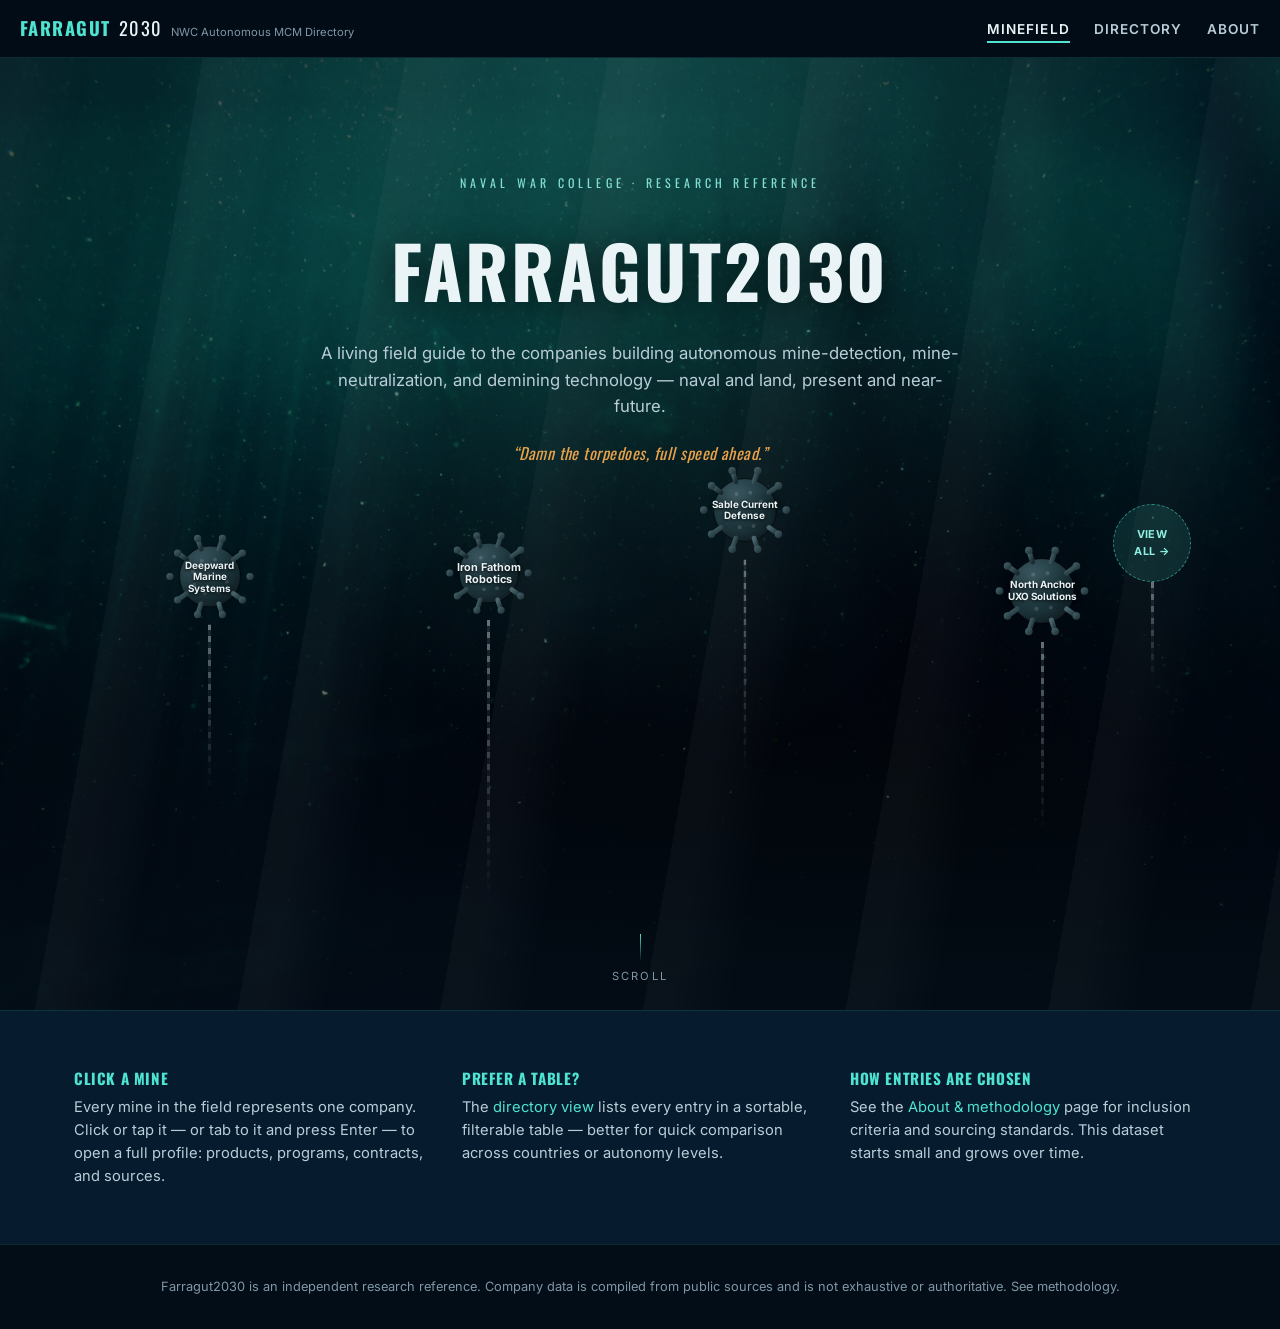
==== index.html @ 44baa38c "Initial build: Farragut2030 minefield directory site Static HTML/CSS/JS site with an animated homepa" ====
<!DOCTYPE html>
<html lang="en">
<head>
<meta charset="UTF-8">
<meta name="viewport" content="width=device-width, initial-scale=1.0">
<title>Farragut2030 — Autonomous Mine Countermeasure Technology Directory</title>
<meta name="description" content="A researcher's field guide to companies developing autonomous mine-countermeasure and demining technology.">
<link rel="preconnect" href="https://fonts.googleapis.com">
<link href="https://fonts.googleapis.com/css2?family=Inter:wght@400;500;600;700&family=Oswald:wght@500;600;700&display=swap" rel="stylesheet">
<link rel="stylesheet" href="css/style.css">
<link rel="icon" href="data:image/svg+xml,<svg xmlns=%22http://www.w3.org/2000/svg%22 viewBox=%220 0 100 100%22><circle cx=%2250%22 cy=%2250%22 r=%2238%22 fill=%22%230b2942%22/><circle cx=%2250%22 cy=%2250%22 r=%2226%22 fill=%22%234fe3d1%22/></svg>">
</head>
<body>

<nav class="site-nav">
  <div class="site-nav__brand">
    <strong>FARRAGUT</strong>2030 <small>NWC Autonomous MCM Directory</small>
  </div>
  <ul class="site-nav__links">
    <li><a href="index.html" aria-current="page">Minefield</a></li>
    <li><a href="companies.html">Directory</a></li>
    <li><a href="about.html">About</a></li>
  </ul>
</nav>

<!-- Shared gradient/pattern defs used by every mine icon -->
<svg width="0" height="0" style="position:absolute">
  <defs>
    <radialGradient id="mineGradient" cx="35%" cy="30%" r="75%">
      <stop offset="0%" stop-color="#3f5a63"/>
      <stop offset="55%" stop-color="#233d45"/>
      <stop offset="100%" stop-color="#0f1e23"/>
    </radialGradient>
    <linearGradient id="hornGradient" x1="0%" y1="0%" x2="100%" y2="100%">
      <stop offset="0%" stop-color="#4a666f"/>
      <stop offset="100%" stop-color="#1a2d33"/>
    </linearGradient>
  </defs>
</svg>

<header class="hero" id="top">
  <img class="hero__photo" src="images/ocean-deep-rays.jpg" alt="" aria-hidden="true">
  <div class="hero__overlay"></div>
  <div class="hero__rays"></div>
  <div class="bubble-layer" id="bubbleLayer" aria-hidden="true"></div>

  <div class="hero__intro">
    <p class="hero__eyebrow">Naval War College &middot; Research Reference</p>
    <h1 class="hero__title">Farragut2030</h1>
    <p class="hero__tagline">A living field guide to the companies building autonomous mine-detection, mine-neutralization, and demining technology — naval and land, present and near-future.</p>
    <p class="hero__quote">&ldquo;Damn the torpedoes, full speed ahead.&rdquo;</p>
  </div>

  <div class="hero__field">
    <div class="minefield" id="minefield" role="list" aria-label="Companies — click a mine to open its profile">
      <p style="color:var(--ink-500); text-align:center; padding-top:2rem;" id="minefieldLoading">Loading minefield…</p>
    </div>
  </div>

  <div class="hero__scroll-cue"><span></span>Scroll</div>
</header>

<section class="intro-strip">
  <div class="container intro-strip__grid">
    <div class="intro-card">
      <h3>Click a mine</h3>
      <p>Every mine in the field represents one company. Click or tap it — or tab to it and press Enter — to open a full profile: products, programs, contracts, and sources.</p>
    </div>
    <div class="intro-card">
      <h3>Prefer a table?</h3>
      <p>The <a href="companies.html">directory view</a> lists every entry in a sortable, filterable table — better for quick comparison across countries or autonomy levels.</p>
    </div>
    <div class="intro-card">
      <h3>How entries are chosen</h3>
      <p>See the <a href="about.html">About &amp; methodology</a> page for inclusion criteria and sourcing standards. This dataset starts small and grows over time.</p>
    </div>
  </div>
</section>

<footer class="site-footer">
  <div class="container">
    Farragut2030 is an independent research reference. Company data is compiled from public sources and is not exhaustive or authoritative. See <a href="about.html">methodology</a>.
  </div>
</footer>

<script src="js/main.js"></script>
</body>
</html>
---- css/style.css ----
/* ============================================================
   Farragut2030 — shared stylesheet
   ============================================================ */

:root {
  --navy-950: #030d17;
  --navy-900: #061b2e;
  --navy-800: #0b2942;
  --navy-700: #123a58;
  --navy-600: #1a4d73;
  --teal-400: #4fe3d1;
  --teal-300: #8ef0e2;
  --amber-400: #ffb04f;
  --ink-100: #eaf4f7;
  --ink-300: #b9cdd8;
  --ink-500: #7f97a6;
  --danger-400: #ff6b6b;

  --font-display: 'Oswald', 'Arial Narrow', sans-serif;
  --font-body: 'Inter', -apple-system, BlinkMacSystemFont, 'Segoe UI', sans-serif;

  --shadow-glow: 0 0 24px rgba(79, 227, 209, 0.45);
  --ease-smooth: cubic-bezier(0.22, 0.61, 0.36, 1);
}

* { box-sizing: border-box; }

html {
  scroll-behavior: smooth;
}

body {
  margin: 0;
  background: var(--navy-950);
  color: var(--ink-100);
  font-family: var(--font-body);
  line-height: 1.55;
  -webkit-font-smoothing: antialiased;
}

h1, h2, h3, h4 {
  font-family: var(--font-display);
  text-transform: uppercase;
  letter-spacing: 0.04em;
  margin: 0 0 0.5em;
  color: var(--ink-100);
}

a { color: var(--teal-400); text-decoration: none; }
a:hover { color: var(--teal-300); }

img { max-width: 100%; display: block; }

.container {
  max-width: 1180px;
  margin: 0 auto;
  padding: 0 1.5rem;
}

/* ---------- Nav ---------- */
.site-nav {
  position: sticky;
  top: 0;
  z-index: 100;
  display: flex;
  flex-wrap: wrap;
  align-items: center;
  justify-content: space-between;
  gap: 0.5rem 1rem;
  padding: 0.9rem 1.25rem;
  background: rgba(3, 13, 23, 0.72);
  backdrop-filter: blur(10px);
  -webkit-backdrop-filter: blur(10px);
  border-bottom: 1px solid rgba(79, 227, 209, 0.15);
}

.site-nav__brand {
  display: flex;
  align-items: baseline;
  gap: 0.5rem;
  font-family: var(--font-display);
  font-size: 1.15rem;
  letter-spacing: 0.08em;
  color: var(--ink-100);
}
.site-nav__brand strong { color: var(--teal-400); }
.site-nav__brand small {
  font-family: var(--font-body);
  text-transform: none;
  letter-spacing: normal;
  color: var(--ink-500);
  font-size: 0.7rem;
}

.site-nav__links {
  display: flex;
  flex-wrap: wrap;
  gap: 0.6rem 1.5rem;
  list-style: none;
  margin: 0;
  padding: 0;
}
.site-nav__links a {
  color: var(--ink-300);
  font-size: 0.85rem;
  text-transform: uppercase;
  letter-spacing: 0.08em;
  font-weight: 600;
  padding-bottom: 4px;
  border-bottom: 2px solid transparent;
  transition: color 0.2s var(--ease-smooth), border-color 0.2s var(--ease-smooth);
}
.site-nav__links a:hover,
.site-nav__links a[aria-current="page"] {
  color: var(--ink-100);
  border-color: var(--teal-400);
}

/* ---------- Hero (homepage) ---------- */
.hero {
  position: relative;
  min-height: 100vh;
  display: flex;
  flex-direction: column;
  overflow: hidden;
  background: #010810;
}

.hero__photo {
  position: absolute;
  inset: 0;
  width: 100%;
  height: 100%;
  object-fit: cover;
  filter: saturate(0.85) brightness(0.55) contrast(1.05);
  transform: scale(1.02);
}

.hero__overlay {
  position: absolute;
  inset: 0;
  background:
    radial-gradient(ellipse at 50% -10%, rgba(79, 227, 209, 0.18), transparent 55%),
    linear-gradient(180deg, rgba(3, 13, 23, 0.55) 0%, rgba(3, 13, 23, 0.15) 30%, rgba(3, 13, 23, 0.35) 70%, rgba(3, 13, 23, 0.92) 100%);
  pointer-events: none;
}

.hero__rays {
  position: absolute;
  inset: 0;
  background: repeating-linear-gradient(
    100deg,
    rgba(255,255,255,0.05) 0%,
    rgba(255,255,255,0.05) 2%,
    transparent 6%,
    transparent 14%
  );
  mix-blend-mode: screen;
  opacity: 0.5;
  animation: rays-drift 18s linear infinite;
  pointer-events: none;
}
@keyframes rays-drift {
  0% { transform: translateX(0) translateY(0); }
  100% { transform: translateX(-4%) translateY(2%); }
}

.hero__intro {
  position: relative;
  z-index: 5;
  text-align: center;
  padding: 6.5rem 1.5rem 2rem;
}
.hero__eyebrow {
  color: var(--teal-300);
  font-family: var(--font-display);
  letter-spacing: 0.35em;
  font-size: 0.75rem;
  text-transform: uppercase;
  opacity: 0.9;
}
.hero__title {
  font-size: clamp(2.4rem, 6vw, 4.5rem);
  margin: 0.3em 0 0.2em;
  text-shadow: 0 4px 30px rgba(0,0,0,0.6);
}
.hero__tagline {
  max-width: 640px;
  margin: 0 auto;
  color: var(--ink-300);
  font-size: 1.05rem;
}
.hero__quote {
  margin-top: 1.4rem;
  font-family: var(--font-display);
  font-style: italic;
  color: var(--amber-400);
  letter-spacing: 0.03em;
  font-size: 1rem;
  opacity: 0.9;
}

.hero__field {
  position: relative;
  z-index: 5;
  flex: 1;
  width: 100%;
}

.minefield {
  position: relative;
  width: 100%;
  height: 100%;
  min-height: 420px;
}

.mine-marker {
  position: absolute;
  transform: translate(-50%, -50%);
  display: flex;
  flex-direction: column;
  align-items: center;
}

.mine-chain {
  width: 3px;
  background: repeating-linear-gradient(
    180deg,
    rgba(190, 208, 216, 0.65) 0px,
    rgba(190, 208, 216, 0.65) 6px,
    rgba(120, 140, 150, 0.25) 6px,
    rgba(120, 140, 150, 0.25) 12px
  );
  -webkit-mask-image: linear-gradient(180deg, rgba(0,0,0,0.8), transparent 92%);
  mask-image: linear-gradient(180deg, rgba(0,0,0,0.8), transparent 92%);
  order: 2;
}

.mine-clickable {
  order: 1;
  position: relative;
  display: block;
  width: clamp(50px, 15vw, var(--mine-size, 96px));
  height: clamp(50px, 15vw, var(--mine-size, 96px));
  cursor: pointer;
  animation-name: mine-sway;
  animation-timing-function: ease-in-out;
  animation-iteration-count: infinite;
  animation-duration: var(--sway-duration, 6s);
  animation-delay: var(--sway-delay, 0s);
  border-radius: 50%;
}
.mine-clickable:focus-visible {
  outline: 2px solid var(--amber-400);
  outline-offset: 4px;
}

@keyframes mine-sway {
  0%, 100% { transform: rotate(-2.4deg) translateY(0); }
  50% { transform: rotate(2.4deg) translateY(-7px); }
}

.mine-svg { display: block; width: 100%; height: 100%; overflow: visible; }
.mine-hull { fill: url(#mineGradient); stroke: rgba(0,0,0,0.45); stroke-width: 1.5; transition: filter 0.25s var(--ease-smooth); }
.mine-horn { fill: url(#hornGradient); }
.mine-rivet { fill: rgba(255,255,255,0.14); }

.mine-pulse-ring {
  position: absolute;
  inset: -20%;
  border-radius: 50%;
  border: 2px solid var(--teal-400);
  opacity: 0;
  pointer-events: none;
}

.mine-label {
  position: absolute;
  inset: 12%;
  display: flex;
  align-items: center;
  justify-content: center;
  text-align: center;
  color: var(--ink-100);
  font-weight: 700;
  font-size: var(--label-size, 0.72rem);
  line-height: 1.15;
  text-shadow: 0 1px 3px rgba(0,0,0,0.9), 0 0 10px rgba(0,0,0,0.6);
  pointer-events: none;
}

.mine-clickable:hover .mine-hull,
.mine-clickable:focus-visible .mine-hull {
  filter: drop-shadow(0 0 14px rgba(79, 227, 209, 0.9));
}
.mine-clickable:hover .mine-label,
.mine-clickable:focus-visible .mine-label {
  color: var(--teal-300);
}
.mine-clickable:hover .mine-pulse-ring,
.mine-clickable:focus-visible .mine-pulse-ring {
  animation: mine-pulse 1.15s var(--ease-smooth) infinite;
}
@keyframes mine-pulse {
  0% { transform: scale(0.75); opacity: 0.6; }
  100% { transform: scale(1.35); opacity: 0; }
}

.mine-more {
  display: flex;
  align-items: center;
  justify-content: center;
  border-radius: 50%;
  background: rgba(79, 227, 209, 0.12);
  border: 1.5px dashed rgba(79, 227, 209, 0.55);
  color: var(--teal-300);
  font-size: 0.68rem;
  font-weight: 700;
  text-align: center;
  text-transform: uppercase;
  letter-spacing: 0.04em;
}

.bubble-layer {
  position: absolute;
  inset: 0;
  z-index: 4;
  pointer-events: none;
  overflow: hidden;
}
.bubble {
  position: absolute;
  bottom: -5%;
  border-radius: 50%;
  background: radial-gradient(circle at 32% 32%, rgba(255,255,255,0.85), rgba(180, 230, 225, 0.15) 70%, transparent 75%);
  opacity: 0.55;
  animation-name: bubble-rise;
  animation-timing-function: linear;
  animation-iteration-count: infinite;
}
@keyframes bubble-rise {
  0% { transform: translateY(0) translateX(0); opacity: 0; }
  10% { opacity: 0.6; }
  90% { opacity: 0.4; }
  100% { transform: translateY(-115vh) translateX(var(--drift, 20px)); opacity: 0; }
}

.hero__scroll-cue {
  position: relative;
  z-index: 5;
  display: flex;
  flex-direction: column;
  align-items: center;
  gap: 0.4rem;
  color: var(--ink-500);
  font-size: 0.7rem;
  letter-spacing: 0.2em;
  text-transform: uppercase;
  padding-bottom: 1.5rem;
}
.hero__scroll-cue span {
  width: 1px;
  height: 28px;
  background: linear-gradient(var(--teal-400), transparent);
  animation: cue-drop 1.8s var(--ease-smooth) infinite;
}
@keyframes cue-drop {
  0% { opacity: 0; transform: translateY(-6px); }
  50% { opacity: 1; }
  100% { opacity: 0; transform: translateY(10px); }
}

/* ---------- Section below hero ---------- */
.intro-strip {
  background: var(--navy-900);
  border-top: 1px solid rgba(79, 227, 209, 0.12);
  padding: 3.5rem 0;
}
.intro-strip__grid {
  display: grid;
  grid-template-columns: repeat(auto-fit, minmax(220px, 1fr));
  gap: 2rem;
}
.intro-card h3 {
  color: var(--teal-400);
  font-size: 0.95rem;
  margin-bottom: 0.4rem;
}
.intro-card p {
  color: var(--ink-300);
  font-size: 0.92rem;
  margin: 0;
}

/* ---------- Generic page banner (list/about pages) ---------- */
.page-banner {
  position: relative;
  min-height: 34vh;
  display: flex;
  align-items: flex-end;
  overflow: hidden;
  background: var(--navy-950);
}
.page-banner__photo {
  position: absolute;
  inset: 0;
  width: 100%;
  height: 100%;
  object-fit: cover;
  filter: saturate(0.7) brightness(0.4);
}
.page-banner__overlay {
  position: absolute;
  inset: 0;
  background: linear-gradient(180deg, rgba(3,13,23,0.35) 0%, rgba(3,13,23,0.96) 100%);
}
.page-banner__content {
  position: relative;
  z-index: 2;
  padding: 2.5rem 1.5rem 2.25rem;
  width: 100%;
}
.page-banner__content .container { padding: 0 1.5rem; }
.page-banner__eyebrow {
  color: var(--teal-300);
  font-size: 0.72rem;
  letter-spacing: 0.3em;
  text-transform: uppercase;
  font-family: var(--font-display);
}
.page-banner h1 { font-size: clamp(1.8rem, 4vw, 2.6rem); margin: 0.3em 0 0.2em; }
.page-banner p { color: var(--ink-300); max-width: 640px; margin: 0; }

/* ---------- Directory / list page ---------- */
.directory {
  padding: 2.5rem 0 5rem;
}
.directory__controls {
  display: flex;
  flex-wrap: wrap;
  gap: 0.9rem;
  margin-bottom: 1.75rem;
  align-items: center;
}
.directory__search {
  flex: 1 1 240px;
  position: relative;
}
.directory__search input {
  width: 100%;
  padding: 0.65rem 0.9rem 0.65rem 2.2rem;
  border-radius: 8px;
  border: 1px solid var(--navy-600);
  background: var(--navy-800);
  color: var(--ink-100);
  font-size: 0.92rem;
}
.directory__search input:focus {
  outline: none;
  border-color: var(--teal-400);
  box-shadow: 0 0 0 3px rgba(79, 227, 209, 0.18);
}
.directory__search::before {
  content: "";
  position: absolute;
  left: 0.8rem;
  top: 50%;
  transform: translateY(-50%);
  width: 12px; height: 12px;
  border: 2px solid var(--ink-500);
  border-radius: 50%;
}

.directory select {
  padding: 0.6rem 0.9rem;
  border-radius: 8px;
  border: 1px solid var(--navy-600);
  background: var(--navy-800);
  color: var(--ink-100);
  font-size: 0.88rem;
}

.directory__count {
  color: var(--ink-500);
  font-size: 0.85rem;
  margin-bottom: 1rem;
}

.directory__table-wrap {
  overflow-x: auto;
  border: 1px solid var(--navy-700);
  border-radius: 12px;
}
table.directory__table {
  width: 100%;
  border-collapse: collapse;
  min-width: 640px;
}
.directory__table thead th {
  text-align: left;
  padding: 0.85rem 1rem;
  background: var(--navy-800);
  font-family: var(--font-display);
  font-size: 0.78rem;
  letter-spacing: 0.08em;
  text-transform: uppercase;
  color: var(--teal-300);
  cursor: pointer;
  user-select: none;
  white-space: nowrap;
}
.directory__table thead th:hover { color: var(--ink-100); }
.directory__table thead th[data-active] { color: var(--amber-400); }
.directory__table tbody tr {
  border-top: 1px solid var(--navy-700);
  transition: background 0.15s var(--ease-smooth);
}
.directory__table tbody tr:hover { background: rgba(79, 227, 209, 0.06); }
.directory__table td {
  padding: 0.85rem 1rem;
  font-size: 0.9rem;
  color: var(--ink-300);
  vertical-align: top;
}
.directory__table td a {
  color: var(--ink-100);
  font-weight: 600;
}
.directory__table td a:hover { color: var(--teal-400); }

.badge {
  display: inline-block;
  padding: 0.2rem 0.6rem;
  border-radius: 999px;
  font-size: 0.72rem;
  font-weight: 600;
  background: rgba(79, 227, 209, 0.14);
  color: var(--teal-300);
  white-space: nowrap;
}

.directory__empty {
  padding: 3rem 1rem;
  text-align: center;
  color: var(--ink-500);
}

/* ---------- Company profile page ---------- */
.profile {
  padding: 2.5rem 0 5rem;
}
.profile__back {
  display: inline-flex;
  align-items: center;
  gap: 0.4rem;
  font-size: 0.85rem;
  color: var(--ink-500);
  margin-bottom: 1.5rem;
}
.profile__back:hover { color: var(--teal-400); }

.profile__header {
  display: flex;
  flex-wrap: wrap;
  gap: 1rem;
  align-items: center;
  justify-content: space-between;
  border-bottom: 1px solid var(--navy-700);
  padding-bottom: 1.5rem;
  margin-bottom: 2rem;
}
.profile__badges { display: flex; gap: 0.5rem; flex-wrap: wrap; }
.profile__title { font-size: clamp(1.6rem, 3.5vw, 2.4rem); margin: 0; }
.profile__meta { color: var(--ink-500); font-size: 0.85rem; margin-top: 0.3rem; }

.profile__placeholder-note {
  background: rgba(255, 176, 79, 0.1);
  border: 1px solid rgba(255, 176, 79, 0.35);
  color: var(--amber-400);
  padding: 0.8rem 1rem;
  border-radius: 10px;
  font-size: 0.85rem;
  margin-bottom: 2rem;
}

.profile__grid {
  display: grid;
  grid-template-columns: 2fr 1fr;
  gap: 2.5rem;
}
@media (max-width: 800px) {
  .profile__grid { grid-template-columns: 1fr; }
}

.profile__section { margin-bottom: 2.25rem; }
.profile__section h2 {
  font-size: 1rem;
  color: var(--teal-300);
  border-bottom: 1px solid var(--navy-700);
  padding-bottom: 0.5rem;
}
.profile__section p { color: var(--ink-300); }

.product-card {
  background: var(--navy-800);
  border: 1px solid var(--navy-700);
  border-radius: 10px;
  padding: 1rem 1.1rem;
  margin-bottom: 0.9rem;
}
.product-card h3 {
  font-size: 0.95rem;
  color: var(--ink-100);
  text-transform: none;
  letter-spacing: normal;
  margin-bottom: 0.3rem;
}
.product-card p { color: var(--ink-300); font-size: 0.9rem; margin: 0; }

.fact-list { list-style: none; margin: 0; padding: 0; }
.fact-list li {
  display: flex;
  justify-content: space-between;
  gap: 1rem;
  padding: 0.6rem 0;
  border-bottom: 1px dashed var(--navy-700);
  font-size: 0.88rem;
}
.fact-list li span:first-child { color: var(--ink-500); }
.fact-list li span:last-child { color: var(--ink-100); text-align: right; }

.contract-list, .source-list { list-style: none; margin: 0; padding: 0; }
.contract-list li {
  padding: 0.6rem 0.8rem;
  background: var(--navy-800);
  border-radius: 8px;
  margin-bottom: 0.6rem;
  font-size: 0.88rem;
  color: var(--ink-300);
}
.source-list li { margin-bottom: 0.5rem; font-size: 0.85rem; }

/* ---------- About page ---------- */
.about-content {
  padding: 2.5rem 0 5rem;
  max-width: 780px;
  margin: 0 auto;
}
.about-content h2 {
  color: var(--teal-300);
  font-size: 1.05rem;
  margin-top: 2.2rem;
}
.about-content p, .about-content li { color: var(--ink-300); }
.about-content ul { padding-left: 1.2rem; }

/* ---------- Footer ---------- */
.site-footer {
  border-top: 1px solid rgba(79, 227, 209, 0.12);
  background: var(--navy-950);
  padding: 2rem 0;
  color: var(--ink-500);
  font-size: 0.8rem;
  text-align: center;
}
.site-footer a { color: var(--ink-500); }
.site-footer a:hover { color: var(--teal-400); }

@media (max-width: 640px) {
  .site-nav { padding: 0.75rem 1rem; }
  .site-nav__brand small { display: none; }
  .site-nav__links { gap: 0.5rem 1rem; }
  .site-nav__links a { font-size: 0.72rem; }
  .hero__intro { padding-top: 4.5rem; }
  .mine-label { font-size: calc(var(--label-size, 0.72rem) * 0.8); inset: 8%; }
  .mine-more { font-size: 0.58rem; }
}

@media (prefers-reduced-motion: reduce) {
  .mine-sway, .hero__rays, .bubble, .hero__scroll-cue span, .mine-pulse {
    animation: none !important;
  }
}
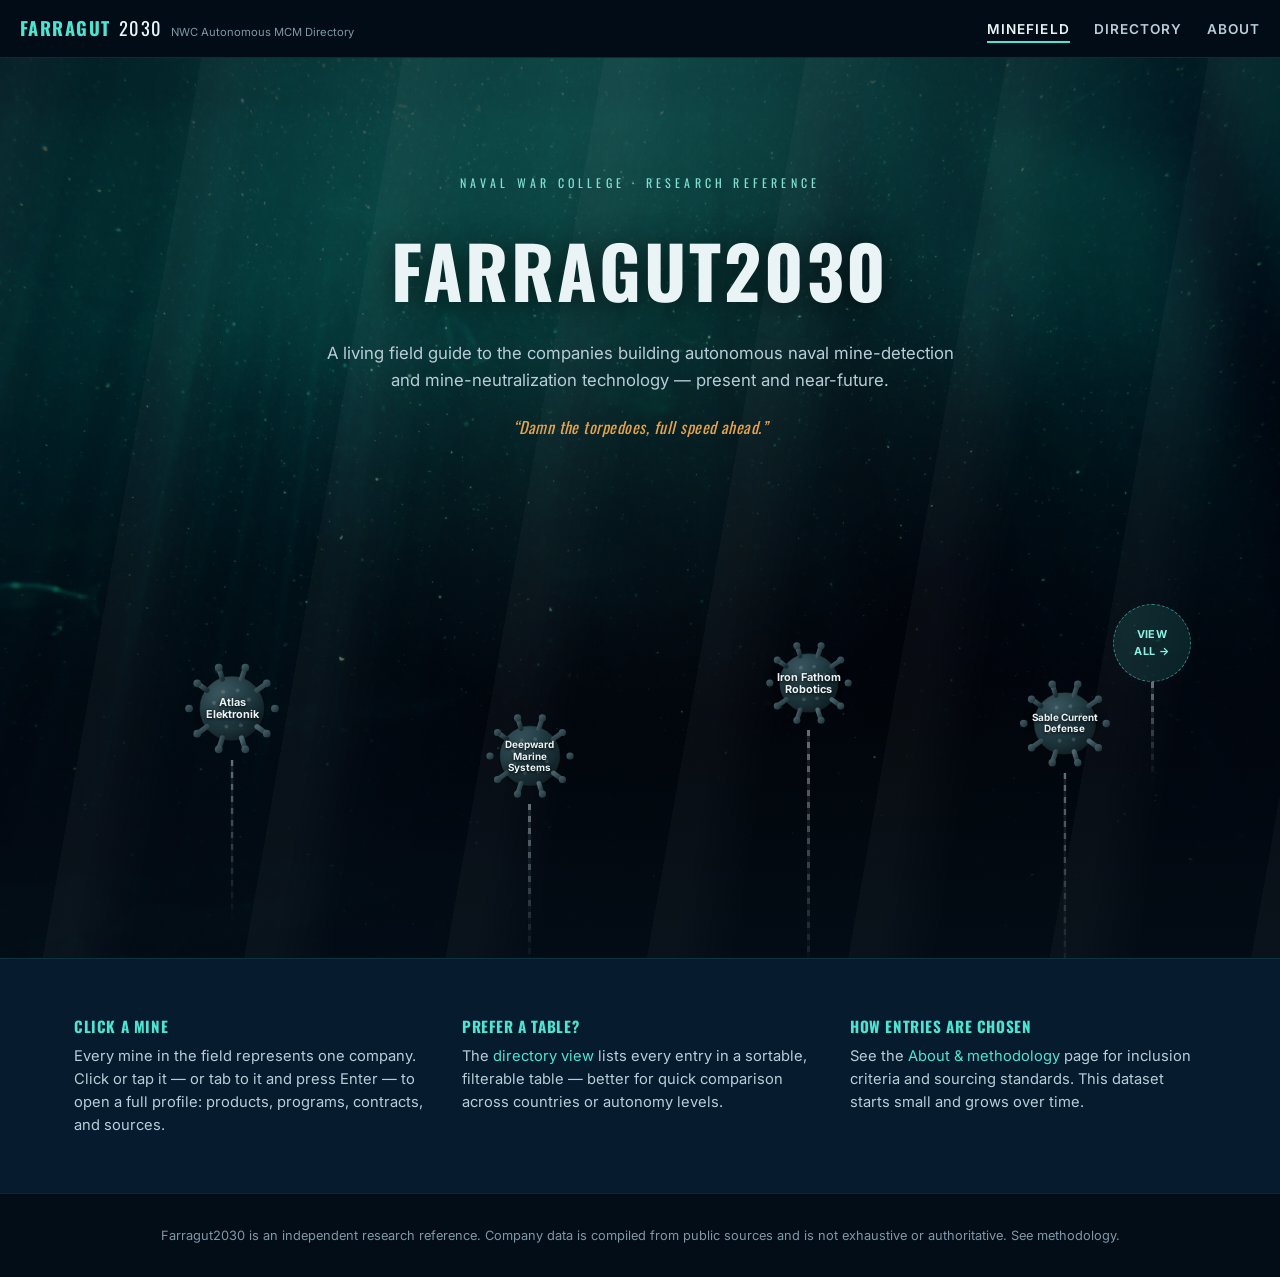
==== commit 26012806: "Narrow scope to naval-only, remove Focus field, fix mine layout - Reframe hero tagline, About method" ====
--- a/index.html
+++ b/index.html
@@ -4,7 +4,7 @@
 <meta charset="UTF-8">
 <meta name="viewport" content="width=device-width, initial-scale=1.0">
 <title>Farragut2030 — Autonomous Mine Countermeasure Technology Directory</title>
-<meta name="description" content="A researcher's field guide to companies developing autonomous mine-countermeasure and demining technology.">
+<meta name="description" content="A researcher's field guide to companies developing autonomous naval mine-countermeasure technology.">
 <link rel="preconnect" href="https://fonts.googleapis.com">
 <link href="https://fonts.googleapis.com/css2?family=Inter:wght@400;500;600;700&family=Oswald:wght@500;600;700&display=swap" rel="stylesheet">
 <link rel="stylesheet" href="css/style.css">
@@ -47,7 +47,7 @@
   <div class="hero__intro">
     <p class="hero__eyebrow">Naval War College &middot; Research Reference</p>
     <h1 class="hero__title">Farragut2030</h1>
-    <p class="hero__tagline">A living field guide to the companies building autonomous mine-detection, mine-neutralization, and demining technology — naval and land, present and near-future.</p>
+    <p class="hero__tagline">A living field guide to the companies building autonomous naval mine-detection and mine-neutralization technology — present and near-future.</p>
     <p class="hero__quote">&ldquo;Damn the torpedoes, full speed ahead.&rdquo;</p>
   </div>
 
@@ -57,7 +57,7 @@
     </div>
   </div>
 
-  <div class="hero__scroll-cue"><span></span>Scroll</div>
+
 </header>
 
 <section class="intro-strip">
--- a/css/style.css
+++ b/css/style.css
@@ -205,6 +205,7 @@
   z-index: 5;
   flex: 1;
   width: 100%;
+  margin-top: 2rem;
 }
 
 .minefield {
@@ -216,7 +217,7 @@
 
 .mine-marker {
   position: absolute;
-  transform: translate(-50%, -50%);
+  transform: translate(-50%, 0);
   display: flex;
   flex-direction: column;
   align-items: center;
@@ -345,31 +346,6 @@
   100% { transform: translateY(-115vh) translateX(var(--drift, 20px)); opacity: 0; }
 }
 
-.hero__scroll-cue {
-  position: relative;
-  z-index: 5;
-  display: flex;
-  flex-direction: column;
-  align-items: center;
-  gap: 0.4rem;
-  color: var(--ink-500);
-  font-size: 0.7rem;
-  letter-spacing: 0.2em;
-  text-transform: uppercase;
-  padding-bottom: 1.5rem;
-}
-.hero__scroll-cue span {
-  width: 1px;
-  height: 28px;
-  background: linear-gradient(var(--teal-400), transparent);
-  animation: cue-drop 1.8s var(--ease-smooth) infinite;
-}
-@keyframes cue-drop {
-  0% { opacity: 0; transform: translateY(-6px); }
-  50% { opacity: 1; }
-  100% { opacity: 0; transform: translateY(10px); }
-}
-
 /* ---------- Section below hero ---------- */
 .intro-strip {
   background: var(--navy-900);
@@ -677,7 +653,7 @@
 }
 
 @media (prefers-reduced-motion: reduce) {
-  .mine-sway, .hero__rays, .bubble, .hero__scroll-cue span, .mine-pulse {
+  .mine-sway, .hero__rays, .bubble, .mine-pulse {
     animation: none !important;
   }
 }
